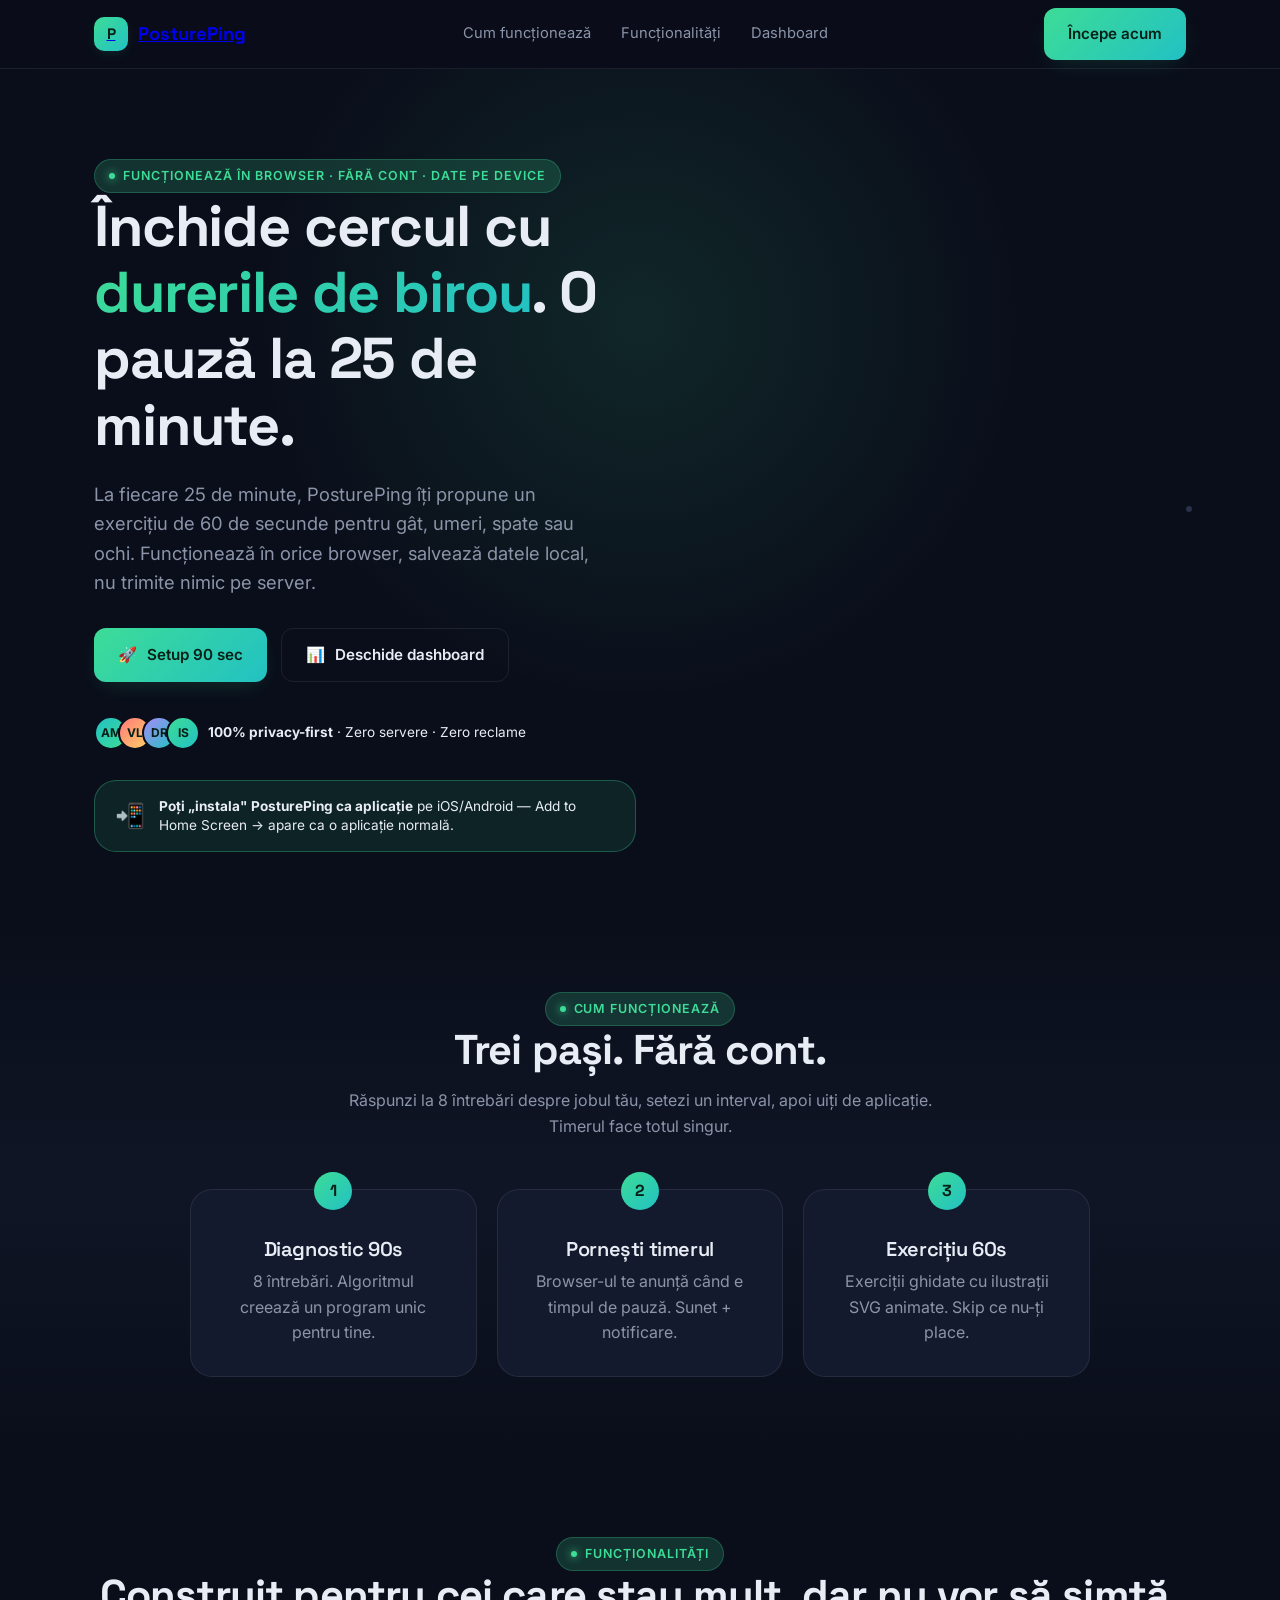
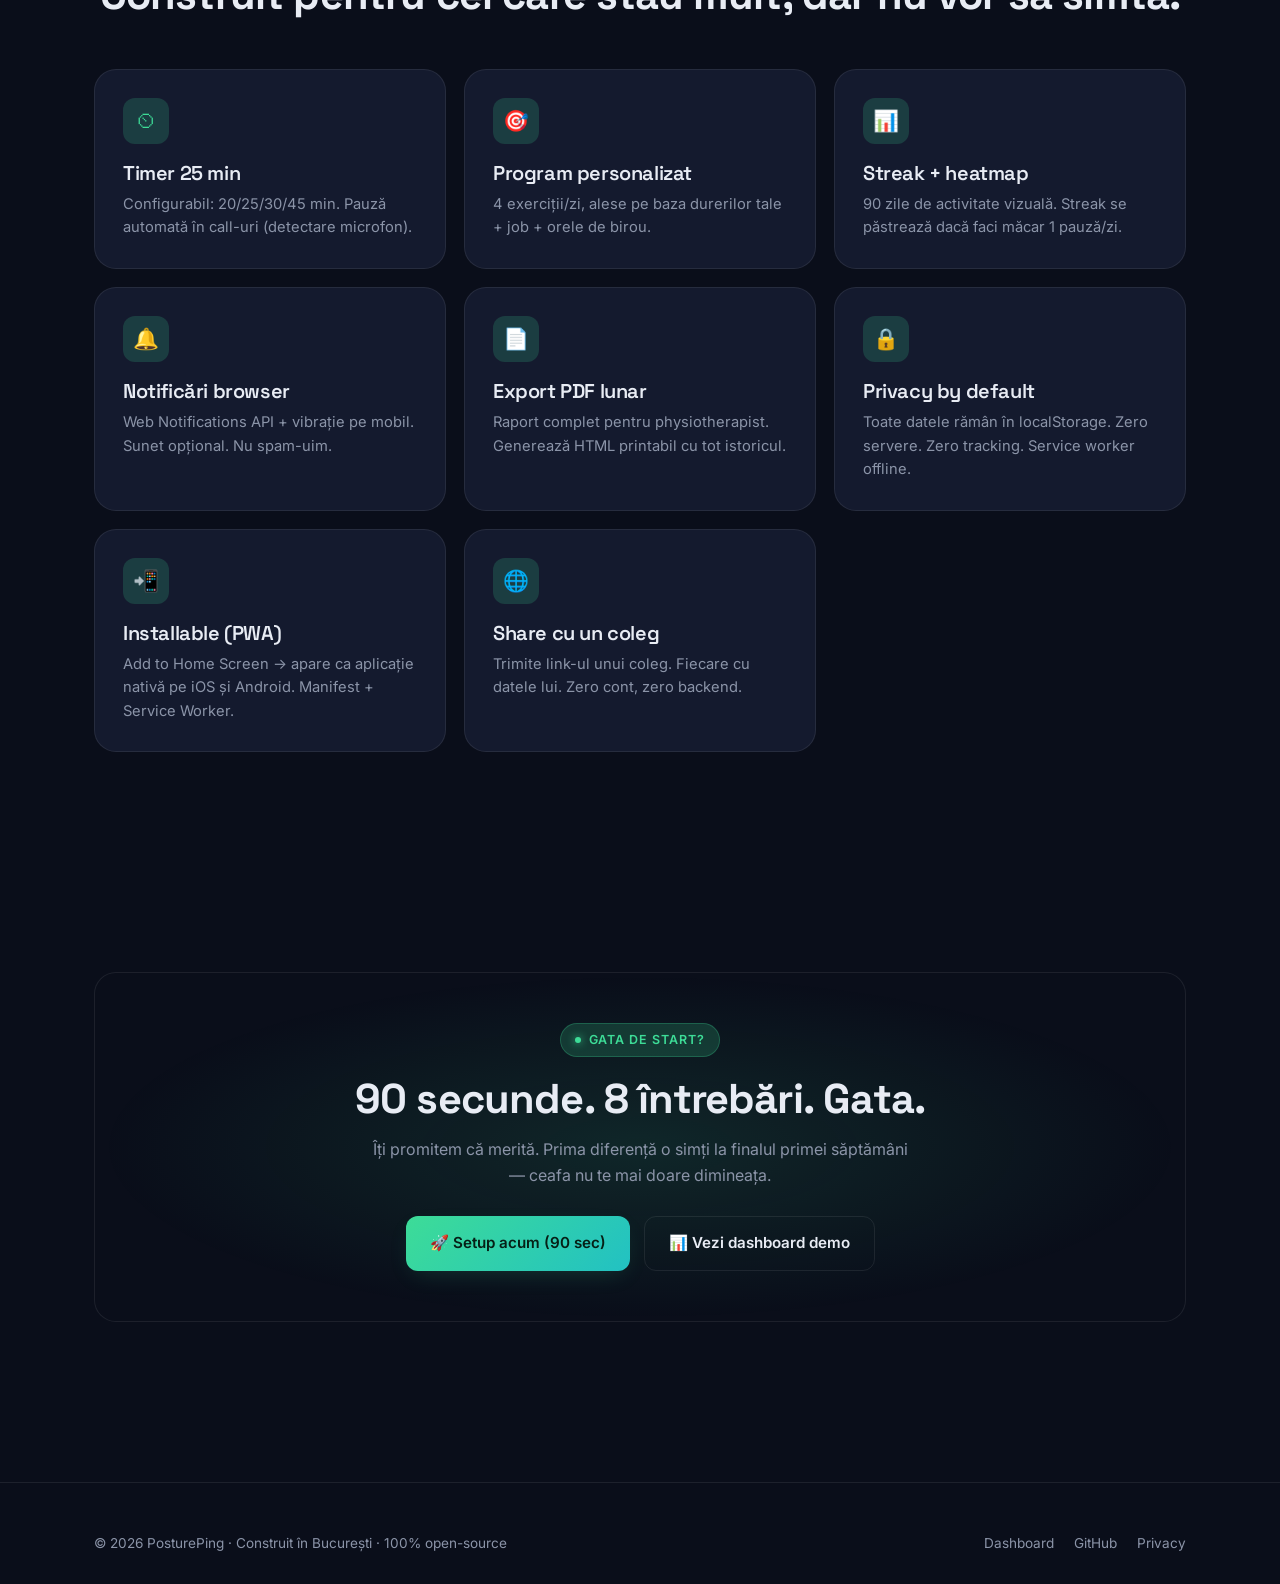
==== index.html @ 7ad2e23e "PosturePing web app - complet functionala: timer, exercitii, dashboard, PWA, offline" ====
<!DOCTYPE html>
<html lang="ro">
<head>
<meta charset="UTF-8">
<meta name="viewport" content="width=device-width, initial-scale=1.0">
<meta name="description" content="PosturePing — micro-coaching pentru desk workers. Pauze ghidate la 25 min pentru gât, umeri, spate, ochi. Funcționează în browser, fără cont.">
<title>PosturePing — Micro-pauze ghidate la fiecare 25 min</title>
<link rel="manifest" href="./manifest.json">
<meta name="theme-color" content="#3ddc97">
<link rel="icon" type="image/png" sizes="32x32" href="./assets/icons/favicon-32.png">
<link rel="apple-touch-icon" href="./assets/icons/apple-touch-icon.png">
<link rel="preconnect" href="https://fonts.googleapis.com">
<link rel="preconnect" href="https://fonts.gstatic.com" crossorigin>
<link href="https://fonts.googleapis.com/css2?family=Inter:wght@400;500;600;700;800&family=Space+Grotesk:wght@500;700&display=swap" rel="stylesheet">
<style>
:root{
  --bg:#0a0e1a;--bg-2:#0f1424;--surface:#141a2e;--surface-2:#1a2138;
  --border:rgba(255,255,255,0.08);--text:#e8ecf4;--text-mute:#8b94a8;
  --accent:#3ddc97;--accent-2:#22c1c3;--accent-glow:rgba(61,220,151,0.18);
  --radius:14px;--radius-lg:22px;
}
*{box-sizing:border-box;margin:0;padding:0}
html{scroll-behavior:smooth}
body{font-family:'Inter',-apple-system,BlinkMacSystemFont,sans-serif;background:var(--bg);color:var(--text);line-height:1.6;-webkit-font-smoothing:antialiased;overflow-x:hidden}
.container{max-width:1140px;margin:0 auto;padding:0 24px}
h1,h2,h3{font-family:'Space Grotesk','Inter',sans-serif;letter-spacing:-0.02em;line-height:1.15}
h1{font-size:clamp(2.2rem,5vw,3.6rem);font-weight:800}
h2{font-size:clamp(1.8rem,3.8vw,2.6rem);font-weight:700;margin-bottom:14px}
h3{font-size:1.25rem;font-weight:600;margin-bottom:8px}
p{color:var(--text-mute)}
.gradient-text{background:linear-gradient(135deg,var(--accent) 0%,var(--accent-2) 100%);-webkit-background-clip:text;background-clip:text;color:transparent}
.eyebrow{display:inline-flex;align-items:center;gap:8px;font-size:.78rem;font-weight:600;letter-spacing:.08em;text-transform:uppercase;color:var(--accent);padding:6px 14px;border-radius:999px;background:var(--accent-glow);border:1px solid rgba(61,220,151,0.25)}
.eyebrow::before{content:"";width:6px;height:6px;background:var(--accent);border-radius:50%;box-shadow:0 0 8px var(--accent)}
section{padding:80px 0;position:relative}
.btn{display:inline-flex;align-items:center;gap:10px;padding:14px 24px;border-radius:12px;font-weight:600;font-size:.95rem;text-decoration:none;transition:transform .15s ease,box-shadow .15s ease;cursor:pointer;border:none;color:inherit}
.btn-primary{background:linear-gradient(135deg,var(--accent),var(--accent-2));color:#062016;box-shadow:0 8px 24px -8px var(--accent-glow)}
.btn-primary:hover{transform:translateY(-2px);box-shadow:0 14px 32px -8px rgba(61,220,151,0.35)}
.btn-ghost{background:transparent;color:var(--text);border:1px solid var(--border)}
.btn-ghost:hover{background:var(--surface)}

.nav{position:sticky;top:0;z-index:50;backdrop-filter:blur(14px);background:rgba(10,14,26,0.7);border-bottom:1px solid var(--border)}
.nav-inner{display:flex;align-items:center;justify-content:space-between;height:68px}
.brand{display:flex;align-items:center;gap:10px;font-weight:700;font-family:'Space Grotesk',sans-serif;font-size:1.15rem}
.logo{width:34px;height:34px;border-radius:10px;background:linear-gradient(135deg,var(--accent),var(--accent-2));display:grid;place-items:center;color:#062016;font-weight:800;font-size:.95rem;box-shadow:0 4px 14px -4px var(--accent-glow)}
.nav-links{display:flex;gap:30px}
.nav-links a{color:var(--text-mute);text-decoration:none;font-size:.92rem;transition:color .15s}
.nav-links a:hover{color:var(--text)}
@media(max-width:720px){.nav-links{display:none}}

.hero{padding:90px 0 60px;position:relative;overflow:hidden}
.hero::before{content:"";position:absolute;top:-200px;left:50%;transform:translateX(-50%);width:900px;height:900px;border-radius:50%;background:radial-gradient(circle,rgba(61,220,151,0.12),transparent 60%);pointer-events:none}
.hero-grid{display:grid;grid-template-columns:1.05fr .95fr;gap:60px;align-items:center;position:relative}
@media(max-width:900px){.hero-grid{grid-template-columns:1fr;gap:40px;text-align:center}}
.hero p.lead{font-size:1.15rem;margin:22px 0 30px;max-width:520px}
@media(max-width:900px){.hero p.lead{margin-left:auto;margin-right:auto}}
.hero-cta{display:flex;gap:14px;flex-wrap:wrap}
@media(max-width:900px){.hero-cta{justify-content:center}}
.hero-trust{margin-top:34px;display:flex;gap:18px;align-items:center;flex-wrap:wrap}
@media(max-width:900px){.hero-trust{justify-content:center}}
.avatars{display:flex}
.avatars span{width:34px;height:34px;border-radius:50%;background:linear-gradient(135deg,#22c1c3,#3ddc97);border:2px solid var(--bg);margin-right:-10px;display:grid;place-items:center;color:#062016;font-size:.75rem;font-weight:700}
.avatars span:nth-child(2){background:linear-gradient(135deg,#ff7a7a,#ffd166)}
.avatars span:nth-child(3){background:linear-gradient(135deg,#a78bfa,#22c1c3)}
.avatars span:nth-child(4){background:linear-gradient(135deg,#3ddc97,#22c1c3)}
.hero-trust small{font-size:.85rem}

.webapp-banner{background:rgba(61,220,151,0.1);border:1px solid rgba(61,220,151,0.3);border-radius:var(--radius-lg);padding:16px 20px;margin:30px auto 0;max-width:560px;display:flex;align-items:center;gap:14px}
.webapp-banner span:first-child{font-size:1.5rem;flex-shrink:0}
.webapp-banner small{font-size:.85rem;line-height:1.4}

.watch-wrap{position:relative;aspect-ratio:1/1;max-width:420px;margin-left:auto}
@media(max-width:900px){.watch-wrap{margin:0 auto}}
.watch{position:absolute;inset:10% 10%;background:linear-gradient(160deg,#1a2138,#0f1424);border-radius:48px;border:3px solid #2a3148;box-shadow:inset 0 0 0 4px #0a0e1a,inset 0 0 0 6px #2a3148,0 30px 60px -10px rgba(0,0,0,0.5),0 0 60px rgba(61,220,151,0.15);display:grid;place-items:center;overflow:hidden}
.watch::before{content:"";position:absolute;inset:14px;background:radial-gradient(circle at 30% 30%,rgba(61,220,151,0.25),transparent 50%);border-radius:36px}
.watch-band-l,.watch-band-r{position:absolute;left:50%;transform:translateX(-50%);width:60px;height:18%;background:linear-gradient(180deg,#1a2138,#0f1424);border-radius:8px 8px 4px 4px}
.watch-band-l{top:-15%}
.watch-band-r{bottom:-15%;border-radius:4px 4px 8px 8px}
.watch-screen{position:relative;z-index:2;width:75%;aspect-ratio:1/1;border-radius:36px;background:linear-gradient(160deg,#0a0e1a,#141a2e);display:flex;flex-direction:column;justify-content:center;align-items:center;text-align:center;padding:18px}
.watch-time{font-size:.7rem;color:var(--text-mute);letter-spacing:.1em;margin-bottom:6px}
.watch-icon{font-size:2.2rem;margin-bottom:8px;filter:drop-shadow(0 0 12px var(--accent))}
.watch-title{font-size:.85rem;font-weight:700;color:var(--accent);margin-bottom:4px}
.watch-sub{font-size:.7rem;color:var(--text-mute);line-height:1.3}
.watch-pulse{position:absolute;inset:0;border-radius:48px;border:2px solid var(--accent);animation:pulse 2s ease-out infinite;opacity:0}
@keyframes pulse{0%{opacity:.6;transform:scale(1)}100%{opacity:0;transform:scale(1.15)}}

.features-grid{display:grid;grid-template-columns:repeat(auto-fit,minmax(260px,1fr));gap:18px;margin-top:50px}
.feature{background:var(--surface);border:1px solid var(--border);border-radius:var(--radius-lg);padding:28px;transition:transform .2s ease}
.feature:hover{transform:translateY(-4px);border-color:rgba(61,220,151,0.3)}
.feature-icon{width:46px;height:46px;border-radius:12px;background:var(--accent-glow);color:var(--accent);display:grid;place-items:center;font-size:1.3rem;margin-bottom:18px}
.feature p{font-size:.92rem;margin-top:8px}

.demo-cta{text-align:center;background:radial-gradient(ellipse at center,rgba(61,220,151,0.12),transparent 70%);border-radius:var(--radius-lg);border:1px solid var(--border);padding:50px 30px;margin-top:60px}
.demo-cta h2{margin-bottom:14px}
.demo-cta p{max-width:540px;margin:0 auto 28px}

footer{padding:50px 0 30px;border-top:1px solid var(--border);margin-top:80px}
.footer-inner{display:flex;justify-content:space-between;align-items:center;flex-wrap:wrap;gap:20px}
.footer-inner small{color:var(--text-mute);font-size:.85rem}
.footer-links{display:flex;gap:20px}
.footer-links a{color:var(--text-mute);text-decoration:none;font-size:.85rem;transition:color .15s}
.footer-links a:hover{color:var(--text)}

@media(prefers-reduced-motion:reduce){.watch-pulse{animation:none}*{transition:none !important}}
</style>
</head>
<body>

<nav class="nav">
  <div class="container nav-inner">
    <a href="./index.html" class="brand">
      <div class="logo">P</div>
      PosturePing
    </a>
    <div class="nav-links">
      <a href="#cum-functioneaza">Cum funcționează</a>
      <a href="#features">Funcționalități</a>
      <a href="./app.html">Dashboard</a>
    </div>
    <a href="./onboarding.html" class="btn btn-primary">Începe acum</a>
  </div>
</nav>

<header class="hero">
  <div class="container hero-grid">
    <div>
      <span class="eyebrow">Funcționează în browser · Fără cont · Date pe device</span>
      <h1>Închide cercul cu <span class="gradient-text">durerile de birou</span>. O pauză la 25 de minute.</h1>
      <p class="lead">La fiecare 25 de minute, PosturePing îți propune un exercițiu de 60 de secunde pentru gât, umeri, spate sau ochi. Funcționează în orice browser, salvează datele local, nu trimite nimic pe server.</p>
      <div class="hero-cta">
        <a href="./onboarding.html" class="btn btn-primary">
          <span>🚀</span> Setup 90 sec
        </a>
        <a href="./app.html" class="btn btn-ghost">
          <span>📊</span> Deschide dashboard
        </a>
      </div>
      <div class="hero-trust">
        <div class="avatars">
          <span>AM</span><span>VL</span><span>DR</span><span>IS</span>
        </div>
        <small><strong style="color:var(--text)">100% privacy-first</strong> · Zero servere · Zero reclame</small>
      </div>
      <div class="webapp-banner">
        <span>📲</span>
        <small><strong style="color:var(--text)">Poți „instala" PosturePing ca aplicație</strong> pe iOS/Android — Add to Home Screen → apare ca o aplicație normală.</small>
      </div>
    </div>
    <div class="watch-wrap">
      <div class="watch-band-l"></div>
      <div class="watch">
        <div class="watch-pulse"></div>
        <div class="watch-screen">
          <div class="watch-time">10:24 · 25 min</div>
          <div class="watch-icon">🧘</div>
          <div class="watch-title">Întoarce gâtul</div>
          <div class="watch-sub">3× stânga · 3× dreapta<br>60 secunde</div>
        </div>
      </div>
      <div class="watch-band-r"></div>
    </div>
  </div>
</header>

<section id="cum-functioneaza" style="background:linear-gradient(180deg,transparent,rgba(20,26,46,0.6),transparent)">
  <div class="container">
    <div style="text-align:center"><span class="eyebrow">Cum funcționează</span></div>
    <h2 style="text-align:center">Trei pași. Fără cont.</h2>
    <p style="text-align:center;max-width:620px;margin:0 auto 50px">Răspunzi la 8 întrebări despre jobul tău, setezi un interval, apoi uiți de aplicație. Timerul face totul singur.</p>
    <div style="display:grid;grid-template-columns:repeat(3,1fr);gap:20px;max-width:900px;margin:0 auto">
      <div style="background:var(--surface);border:1px solid var(--border);border-radius:var(--radius-lg);padding:30px;text-align:center;position:relative">
        <div style="position:absolute;top:-18px;left:50%;transform:translateX(-50%);width:38px;height:38px;border-radius:50%;background:linear-gradient(135deg,var(--accent),var(--accent-2));color:#062016;font-weight:800;display:grid;place-items:center;font-family:'Space Grotesk',sans-serif">1</div>
        <h3 style="margin-top:18px">Diagnostic 90s</h3>
        <p style="margin-top:8px">8 întrebări. Algoritmul creează un program unic pentru tine.</p>
      </div>
      <div style="background:var(--surface);border:1px solid var(--border);border-radius:var(--radius-lg);padding:30px;text-align:center;position:relative">
        <div style="position:absolute;top:-18px;left:50%;transform:translateX(-50%);width:38px;height:38px;border-radius:50%;background:linear-gradient(135deg,var(--accent),var(--accent-2));color:#062016;font-weight:800;display:grid;place-items:center;font-family:'Space Grotesk',sans-serif">2</div>
        <h3 style="margin-top:18px">Pornești timerul</h3>
        <p style="margin-top:8px">Browser-ul te anunță când e timpul de pauză. Sunet + notificare.</p>
      </div>
      <div style="background:var(--surface);border:1px solid var(--border);border-radius:var(--radius-lg);padding:30px;text-align:center;position:relative">
        <div style="position:absolute;top:-18px;left:50%;transform:translateX(-50%);width:38px;height:38px;border-radius:50%;background:linear-gradient(135deg,var(--accent),var(--accent-2));color:#062016;font-weight:800;display:grid;place-items:center;font-family:'Space Grotesk',sans-serif">3</div>
        <h3 style="margin-top:18px">Exercițiu 60s</h3>
        <p style="margin-top:8px">Exerciții ghidate cu ilustrații SVG animate. Skip ce nu-ți place.</p>
      </div>
    </div>
  </div>
</section>

<section id="features">
  <div class="container">
    <div style="text-align:center"><span class="eyebrow">Funcționalități</span></div>
    <h2 style="text-align:center">Construit pentru cei care stau mult, dar nu vor să simtă.</h2>
    <div class="features-grid">
      <div class="feature">
        <div class="feature-icon">⏲</div>
        <h3>Timer 25 min</h3>
        <p>Configurabil: 20/25/30/45 min. Pauză automată în call-uri (detectare microfon).</p>
      </div>
      <div class="feature">
        <div class="feature-icon">🎯</div>
        <h3>Program personalizat</h3>
        <p>4 exerciții/zi, alese pe baza durerilor tale + job + orele de birou.</p>
      </div>
      <div class="feature">
        <div class="feature-icon">📊</div>
        <h3>Streak + heatmap</h3>
        <p>90 zile de activitate vizuală. Streak se păstrează dacă faci măcar 1 pauză/zi.</p>
      </div>
      <div class="feature">
        <div class="feature-icon">🔔</div>
        <h3>Notificări browser</h3>
        <p>Web Notifications API + vibrație pe mobil. Sunet opțional. Nu spam-uim.</p>
      </div>
      <div class="feature">
        <div class="feature-icon">📄</div>
        <h3>Export PDF lunar</h3>
        <p>Raport complet pentru physiotherapist. Generează HTML printabil cu tot istoricul.</p>
      </div>
      <div class="feature">
        <div class="feature-icon">🔒</div>
        <h3>Privacy by default</h3>
        <p>Toate datele rămân în localStorage. Zero servere. Zero tracking. Service worker offline.</p>
      </div>
      <div class="feature">
        <div class="feature-icon">📲</div>
        <h3>Installable (PWA)</h3>
        <p>Add to Home Screen → apare ca aplicație nativă pe iOS și Android. Manifest + Service Worker.</p>
      </div>
      <div class="feature">
        <div class="feature-icon">🌐</div>
        <h3>Share cu un coleg</h3>
        <p>Trimite link-ul unui coleg. Fiecare cu datele lui. Zero cont, zero backend.</p>
      </div>
    </div>
  </div>
</section>

<section>
  <div class="container">
    <div class="demo-cta">
      <span class="eyebrow">Gata de start?</span>
      <h2 style="margin-top:18px">90 secunde. 8 întrebări. Gata.</h2>
      <p>Îți promitem că merită. Prima diferență o simți la finalul primei săptămâni — ceafa nu te mai doare dimineața.</p>
      <div style="display:flex;gap:14px;justify-content:center;flex-wrap:wrap;margin-top:24px">
        <a href="./onboarding.html" class="btn btn-primary">
          🚀 Setup acum (90 sec)
        </a>
        <a href="./app.html" class="btn btn-ghost">
          📊 Vezi dashboard demo
        </a>
      </div>
    </div>
  </div>
</section>

<footer>
  <div class="container footer-inner">
    <small>© 2026 PosturePing · Construit în București · 100% open-source</small>
    <div class="footer-links">
      <a href="./app.html">Dashboard</a>
      <a href="https://github.com/garconai93/postureping">GitHub</a>
      <a href="#">Privacy</a>
    </div>
  </div>
</footer>

<script>
if ('serviceWorker' in navigator) {
  window.addEventListener('load', () => {
    navigator.serviceWorker.register('./sw.js').catch(() => {});
  });
}
</script>

</body>
</html>
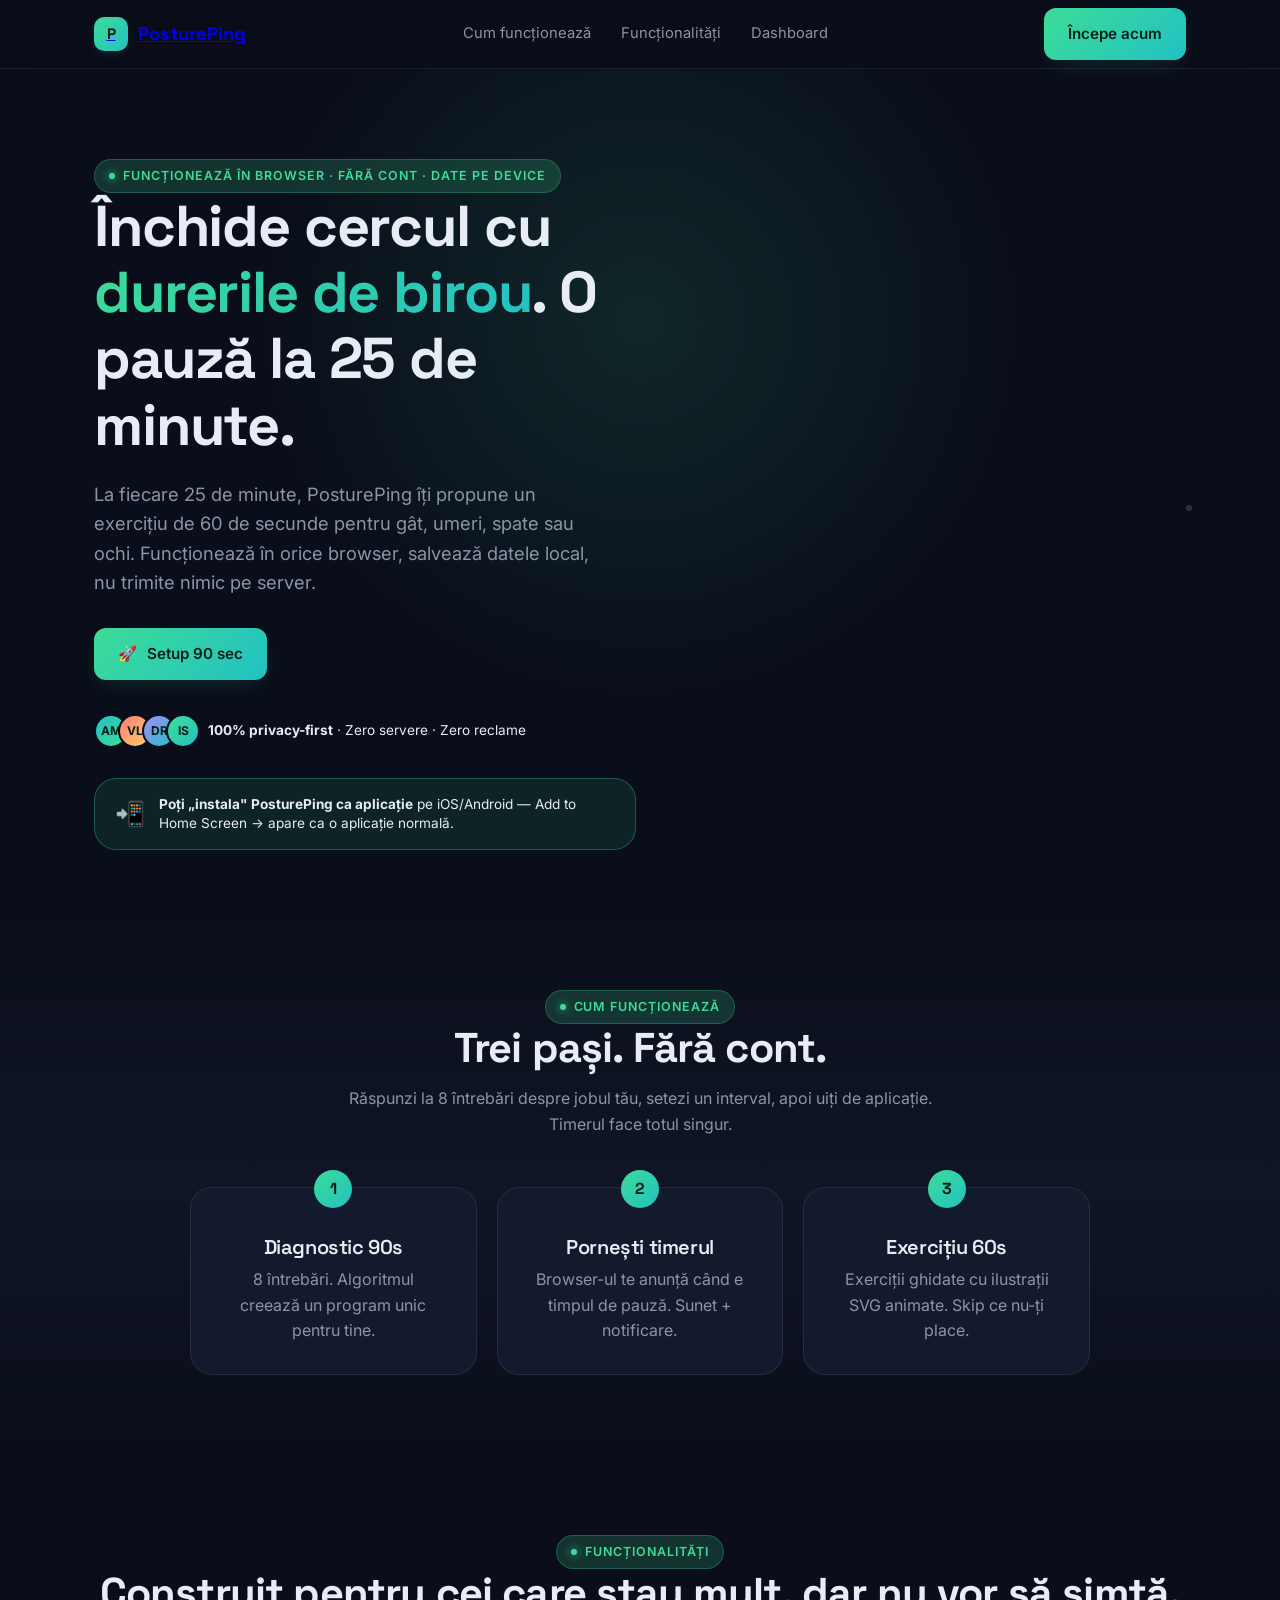
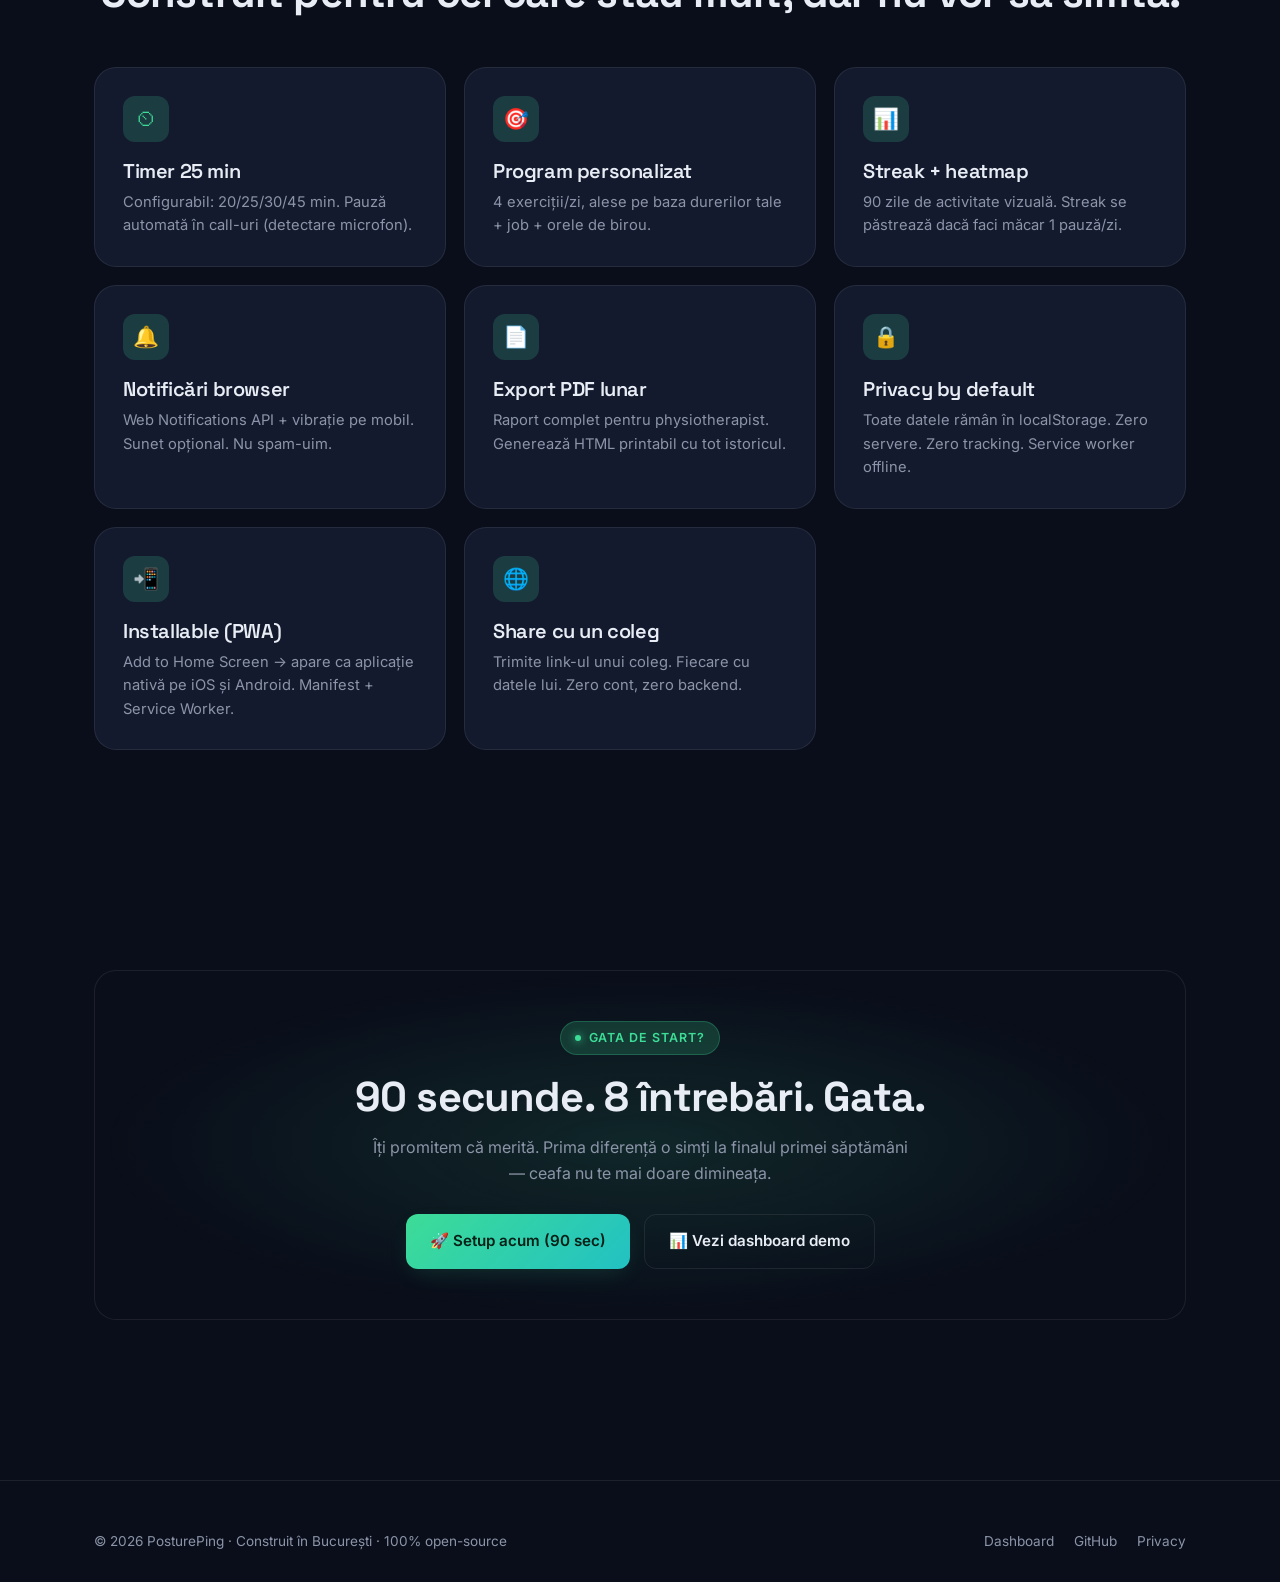
==== commit c6c1a994: "Improvements: keyboard nav, achievements+confetti, sound toggle fix, mobile polish, SEO meta, dashbo" ====
--- a/index.html
+++ b/index.html
@@ -4,6 +4,14 @@
 <meta charset="UTF-8">
 <meta name="viewport" content="width=device-width, initial-scale=1.0">
 <meta name="description" content="PosturePing — micro-coaching pentru desk workers. Pauze ghidate la 25 min pentru gât, umeri, spate, ochi. Funcționează în browser, fără cont.">
+<meta property="og:title" content="PosturePing — Micro-pauze ghidate la fiecare 25 min">
+<meta property="og:description" content="Închide cercul cu durerile de birou. Pauze automate pentru gât, umeri, spate, ochi. 100% privacy-first.">
+<meta property="og:type" content="website">
+<meta property="og:url" content="https://garconai93.github.io/postureping-web/">
+<meta property="og:image" content="https://garconai93.github.io/postureping-web/assets/icons/icon-512.png">
+<meta name="twitter:card" content="summary_large_image">
+<meta name="twitter:title" content="PosturePing — Micro-pauze la 25 min">
+<meta name="twitter:description" content="Închide cercul cu durerile de birou.">
 <title>PosturePing — Micro-pauze ghidate la fiecare 25 min</title>
 <link rel="manifest" href="./manifest.json">
 <meta name="theme-color" content="#3ddc97">
@@ -127,11 +135,11 @@
       <h1>Închide cercul cu <span class="gradient-text">durerile de birou</span>. O pauză la 25 de minute.</h1>
       <p class="lead">La fiecare 25 de minute, PosturePing îți propune un exercițiu de 60 de secunde pentru gât, umeri, spate sau ochi. Funcționează în orice browser, salvează datele local, nu trimite nimic pe server.</p>
       <div class="hero-cta">
-        <a href="./onboarding.html" class="btn btn-primary">
+        <a href="./onboarding.html" class="btn btn-primary" id="ctaStart">
           <span>🚀</span> Setup 90 sec
         </a>
-        <a href="./app.html" class="btn btn-ghost">
-          <span>📊</span> Deschide dashboard
+        <a href="./app.html" class="btn btn-ghost" id="ctaContinue" style="display:none">
+          <span>📊</span> Continuă la dashboard
         </a>
       </div>
       <div class="hero-trust">
@@ -270,6 +278,11 @@
     navigator.serviceWorker.register('./sw.js').catch(() => {});
   });
 }
+// Show "Continuă" button if user already has a profile
+if (window.localStorage && localStorage.getItem('pp_profile')) {
+  const btn = document.getElementById('ctaContinue');
+  if (btn) btn.style.display = 'inline-flex';
+}
 </script>
 
 </body>
